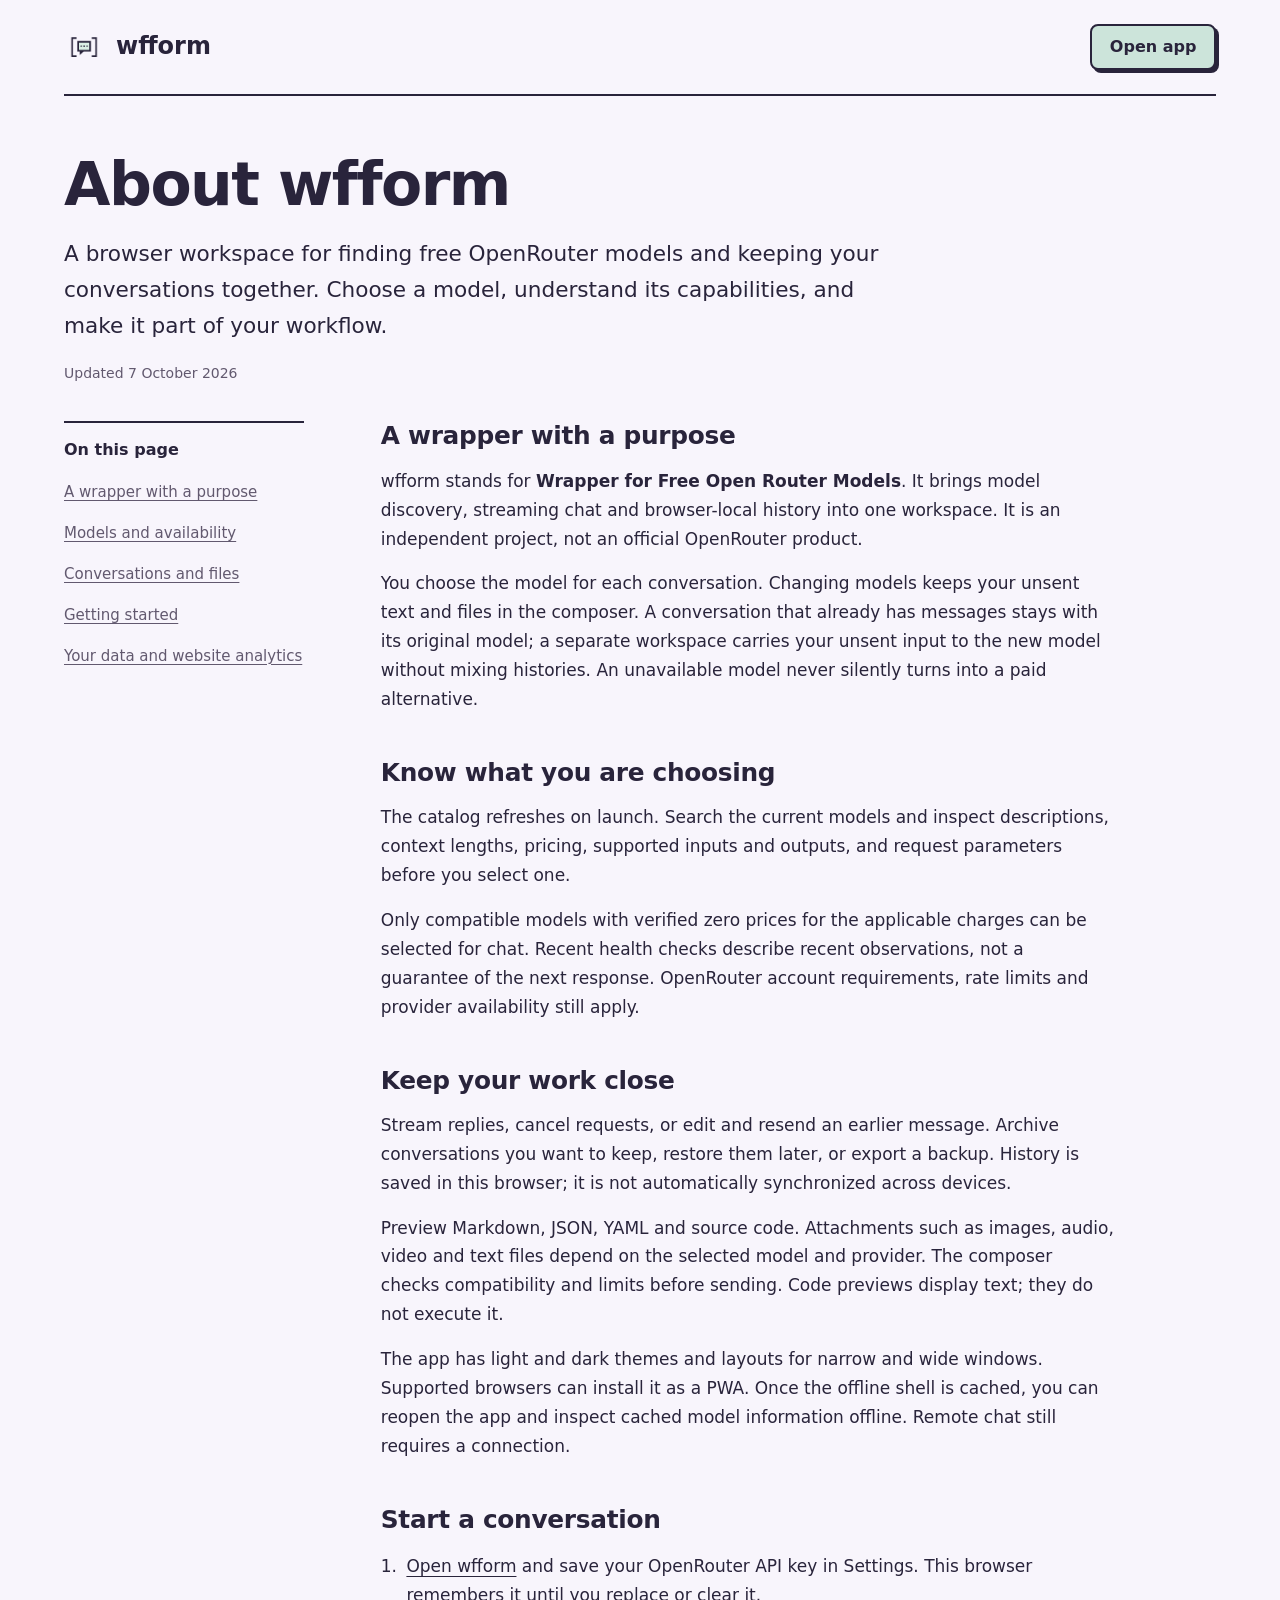
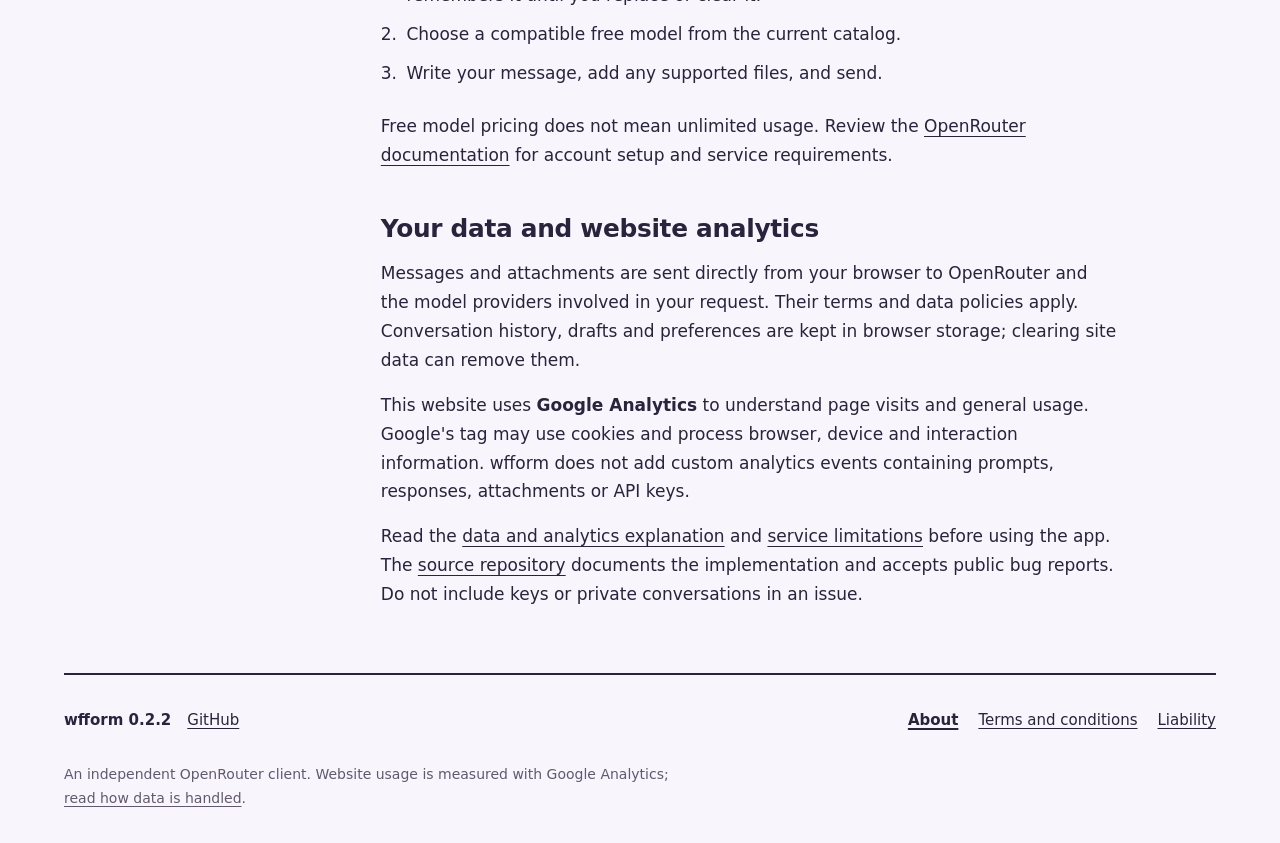
==== web/about.html @ 76db9864 "fix(pwa): restore Android keyboard layout in 0.2.2 Refs:   - docs/reports/mobile-keyboard-verificati" ====
<!DOCTYPE html>
<html lang="en">
<head>
<!-- Google tag (gtag.js) -->
<script async src="https://www.googletagmanager.com/gtag/js?id=G-P3K2ZN7YTL"></script>
<script>
  window.dataLayer = window.dataLayer || [];
  function gtag(){dataLayer.push(arguments);}
  gtag('js', new Date());

  gtag('config', 'G-P3K2ZN7YTL');
</script>
  <meta charset="UTF-8">
  <meta name="viewport" content="width=device-width, initial-scale=1">
  <title>About wfform — Free OpenRouter AI Chat and Model Discovery</title>
  <meta name="description" content="Learn how wfform discovers free OpenRouter models, saves local chat history, handles supported attachments, and works as an installable browser app.">
  <meta name="robots" content="index, follow, max-image-preview:large">
  <link rel="canonical" href="https://wfform.com/about.html">
  <meta property="og:type" content="website">
  <meta property="og:site_name" content="wfform">
  <meta property="og:title" content="About wfform — Free OpenRouter AI Chat and Model Discovery">
  <meta property="og:description" content="Learn how wfform discovers free OpenRouter models, saves local chat history, handles supported attachments, and works as an installable browser app.">
  <meta property="og:url" content="https://wfform.com/about.html">
  <meta property="og:image" content="https://wfform.com/icons/Icon-512.png">
  <meta property="og:image:alt" content="wfform chat wrapper logo">
  <meta name="twitter:card" content="summary">
  <meta name="twitter:title" content="About wfform — Free OpenRouter AI Chat and Model Discovery">
  <meta name="twitter:description" content="Learn how wfform discovers free OpenRouter models, saves local chat history, handles supported attachments, and works as an installable browser app.">
  <meta name="twitter:image" content="https://wfform.com/icons/Icon-512.png">
  <meta name="twitter:image:alt" content="wfform chat wrapper logo">
  <meta name="theme-color" content="#eee8f5" media="(prefers-color-scheme: light)">
  <meta name="theme-color" content="#242130" media="(prefers-color-scheme: dark)">
  <link rel="icon" type="image/png" href="favicon.png">
  <link rel="stylesheet" href="site.css">
</head>
<body class="information-page">
  <a class="skip-link" href="#content">Skip to content</a>
  <div class="page-shell">
    <header class="site-header">
      <a class="brand" href="./" aria-label="wfform home"><img src="icons/Icon-192.png" width="40" height="40" alt=""><span>wfform</span></a>
      <a class="open-app" href="./">Open app</a>
    </header>
    <main id="content">
      <div class="page-heading">
        <h1>About wfform</h1>
        <p class="lead">A browser workspace for finding free OpenRouter models and keeping your conversations together. Choose a model, understand its capabilities, and make it part of your workflow.</p>
        <p class="updated">Updated <time datetime="2026-10-07">7 October 2026</time></p>
      </div>
      <div class="reading-layout">
        <nav class="contents" aria-label="On this page">
          <h2>On this page</h2>
          <ul>
          <li><a href="#workspace">A wrapper with a purpose</a></li>
          <li><a href="#models">Models and availability</a></li>
          <li><a href="#conversations">Conversations and files</a></li>
          <li><a href="#start">Getting started</a></li>
          <li><a href="#data">Your data and website analytics</a></li>
          </ul>
        </nav>
        <article class="prose" aria-label="About wfform">
        <section id="workspace">
          <h2>A wrapper with a purpose</h2>
          <p>wfform stands for <strong>Wrapper for Free Open Router Models</strong>. It brings model discovery, streaming chat and browser-local history into one workspace. It is an independent project, not an official OpenRouter product.</p>
          <p>You choose the model for each conversation. Changing models keeps your unsent text and files in the composer. A conversation that already has messages stays with its original model; a separate workspace carries your unsent input to the new model without mixing histories. An unavailable model never silently turns into a paid alternative.</p>
        </section>
        <section id="models">
          <h2>Know what you are choosing</h2>
          <p>The catalog refreshes on launch. Search the current models and inspect descriptions, context lengths, pricing, supported inputs and outputs, and request parameters before you select one.</p>
          <p>Only compatible models with verified zero prices for the applicable charges can be selected for chat. Recent health checks describe recent observations, not a guarantee of the next response. OpenRouter account requirements, rate limits and provider availability still apply.</p>
        </section>
        <section id="conversations">
          <h2>Keep your work close</h2>
          <p>Stream replies, cancel requests, or edit and resend an earlier message. Archive conversations you want to keep, restore them later, or export a backup. History is saved in this browser; it is not automatically synchronized across devices.</p>
          <p>Preview Markdown, JSON, YAML and source code. Attachments such as images, audio, video and text files depend on the selected model and provider. The composer checks compatibility and limits before sending. Code previews display text; they do not execute it.</p>
          <p>The app has light and dark themes and layouts for narrow and wide windows. Supported browsers can install it as a PWA. Once the offline shell is cached, you can reopen the app and inspect cached model information offline. Remote chat still requires a connection.</p>
        </section>
        <section id="start">
          <h2>Start a conversation</h2>
          <ol>
            <li><a href="./">Open wfform</a> and save your OpenRouter API key in Settings. This browser remembers it until you replace or clear it.</li>
            <li>Choose a compatible free model from the current catalog.</li>
            <li>Write your message, add any supported files, and send.</li>
          </ol>
          <p>Free model pricing does not mean unlimited usage. Review the <a href="https://openrouter.ai/docs/quickstart">OpenRouter documentation</a> for account setup and service requirements.</p>
        </section>
        <section id="data">
          <h2>Your data and website analytics</h2>
          <p>Messages and attachments are sent directly from your browser to OpenRouter and the model providers involved in your request. Their terms and data policies apply. Conversation history, drafts and preferences are kept in browser storage; clearing site data can remove them.</p>
          <p>This website uses <strong>Google Analytics</strong> to understand page visits and general usage. Google's tag may use cookies and process browser, device and interaction information. wfform does not add custom analytics events containing prompts, responses, attachments or API keys.</p>
          <p>Read the <a href="terms.html#data">data and analytics explanation</a> and <a href="liability.html">service limitations</a> before using the app. The <a href="https://github.com/consciontologic/wfform">source repository</a> documents the implementation and accepts public bug reports. Do not include keys or private conversations in an issue.</p>
        </section>
        </article>
      </div>
    </main>
    <footer class="site-footer">
      <div class="footer-row">
        <div class="footer-origin">
          <p class="footer-version">wfform <span>0.2.2</span></p>
          <a class="source-link" href="https://github.com/consciontologic/wfform">GitHub</a>
        </div>
        <nav class="footer-nav" aria-label="Information pages">
          <a href="about.html" aria-current="page">About</a>
          <a href="terms.html">Terms and conditions</a>
          <a href="liability.html">Liability</a>
        </nav>
      </div>
      <p class="footer-note">An independent OpenRouter client. Website usage is measured with Google Analytics; <a href="terms.html#data">read how data is handled</a>.</p>
    </footer>
  </div>
</body>
</html>
---- web/site.css ----
@font-face{font-family:Roboto;src:url('assets/assets/fonts/Roboto-Regular.ttf') format('truetype');font-weight:400;font-display:swap}
@font-face{font-family:Roboto;src:url('assets/assets/fonts/Roboto-Bold.ttf') format('truetype');font-weight:700;font-display:swap}
:root{color-scheme:light dark;--paper:#f8f5fc;--ink:#29243b;--muted:#62596f;--panel:#eee8f5;--mint:#cce4da;--accent:#67428f;--line:#80718e;--selection:#cfbee9;font-family:Roboto,system-ui,sans-serif;font-size:100%;line-height:1.7;scrollbar-color:var(--line) var(--paper)}
*{box-sizing:border-box}
body{margin:0;background:var(--paper);color:var(--ink)}
::selection{background:var(--selection);color:var(--ink)}
a{color:inherit;text-decoration-thickness:1px;text-underline-offset:.22em}
a:hover{text-decoration-thickness:2px}
a:focus-visible{outline:3px solid var(--accent);outline-offset:5px;border-radius:3px}
.page-shell{width:calc(100% - 3rem);max-width:72rem;margin-inline:auto}
.site-header{display:flex;flex-wrap:wrap;justify-content:space-between;align-items:center;gap:1rem;padding-block:1.5rem;border-bottom:2px solid var(--ink)}
.brand{display:inline-flex;align-items:center;gap:.75rem;font-size:1.5rem;font-weight:700;text-decoration:none;line-height:1.2}
.brand img{width:2.5rem;height:2.5rem}
.open-app{display:inline-flex;align-items:center;justify-content:center;min-height:2.75rem;padding:.45rem 1.1rem;border:2px solid var(--ink);border-radius:.5rem;background:var(--mint);color:#29243b;box-shadow:3px 3px 0 var(--ink);font-weight:700;text-decoration:none}
.open-app:hover{background:var(--panel);color:var(--ink)}
.skip-link{position:absolute;left:1rem;top:-10rem;padding:.5rem 1rem;background:var(--ink);color:var(--paper);z-index:10}
.skip-link:focus{top:1rem}
.page-heading{padding-block:3.5rem 2.25rem;max-width:55rem}
.page-heading h1{margin:0 0 1.25rem;font-size:clamp(2.3rem,5.5vw,3.75rem);font-weight:700;line-height:1.08;letter-spacing:-.025em;text-wrap:balance;overflow-wrap:anywhere}
.page-heading .lead{font-size:clamp(1.125rem,2.5vw,1.35rem);line-height:1.65;max-width:62ch;margin:0}
.updated{margin:1.15rem 0 0;font-size:.875rem;color:var(--muted);font-variant-numeric:tabular-nums}
.reading-layout{display:grid;grid-template-columns:minmax(10rem,15rem) minmax(0,1fr);gap:clamp(2rem,6vw,5rem);padding-bottom:3rem;align-items:start}
.contents{position:sticky;top:2rem;border-top:2px solid var(--ink);padding-top:1rem}
.contents h2{font-size:1rem;margin:0 0 .75rem;line-height:1.4}
.contents ul{list-style:none;padding:0;margin:0;display:grid;gap:.25rem}
.contents a{display:block;padding:.45rem 0;font-size:.9375rem;color:var(--muted);line-height:1.5}
.contents a:hover{color:var(--ink)}
.prose{min-width:0;max-width:68ch;font-size:1.0625rem;overflow-wrap:anywhere}
.prose section{scroll-margin-top:2rem}
.prose h2{font-size:1.55rem;line-height:1.25;margin:2.75rem 0 .9rem;letter-spacing:-.012em}
.prose section:first-child h2{margin-top:0}
.prose p{margin:0 0 1rem}
.prose ul,.prose ol{padding-left:1.35rem;margin:1rem 0 1.5rem}
.prose li{padding-left:.25rem;margin-block:.65rem}
.site-footer{border-top:2px solid var(--ink);padding-block:1.5rem 2rem;font-size:.9375rem}
.footer-row{display:flex;align-items:center;justify-content:space-between;flex-wrap:wrap;gap:1.25rem 2rem}
.footer-origin{display:flex;align-items:center;flex-wrap:wrap;gap:.25rem 1rem}
.footer-version{margin:0;font-weight:700;white-space:nowrap}
.footer-nav{display:flex;flex-wrap:wrap;gap:.35rem 1.25rem}
.footer-nav a{padding-block:.5rem}
.footer-nav [aria-current=page]{font-weight:700;text-decoration-thickness:2px}
.source-link{display:inline-flex;align-items:center;min-height:2.75rem;padding-block:.5rem}
.footer-note{color:var(--muted);font-size:.875rem;margin:1.25rem 0 0;max-width:70ch}
@media(max-width:48rem){.page-shell{width:auto;margin-inline:1.25rem}.page-heading{padding-block:2.5rem 1.75rem}.reading-layout{display:block}.contents{position:static;margin-bottom:2rem;padding-top:.75rem}.contents ul{display:flex;flex-wrap:wrap;gap:.25rem 1.25rem}.contents a{padding-block:.5rem}.prose{max-width:100%}.footer-row{align-items:flex-start}.site-header{padding-block:1.15rem}}
@media(prefers-color-scheme:dark){:root{--paper:#191722;--ink:#f4edff;--muted:#c6b9d6;--panel:#302a3e;--mint:#b8d8ca;--accent:#d1b2fa;--line:#88779a;--selection:#58416f}.open-app{border-color:#a092b2;box-shadow:3px 3px 0 #51455f}}
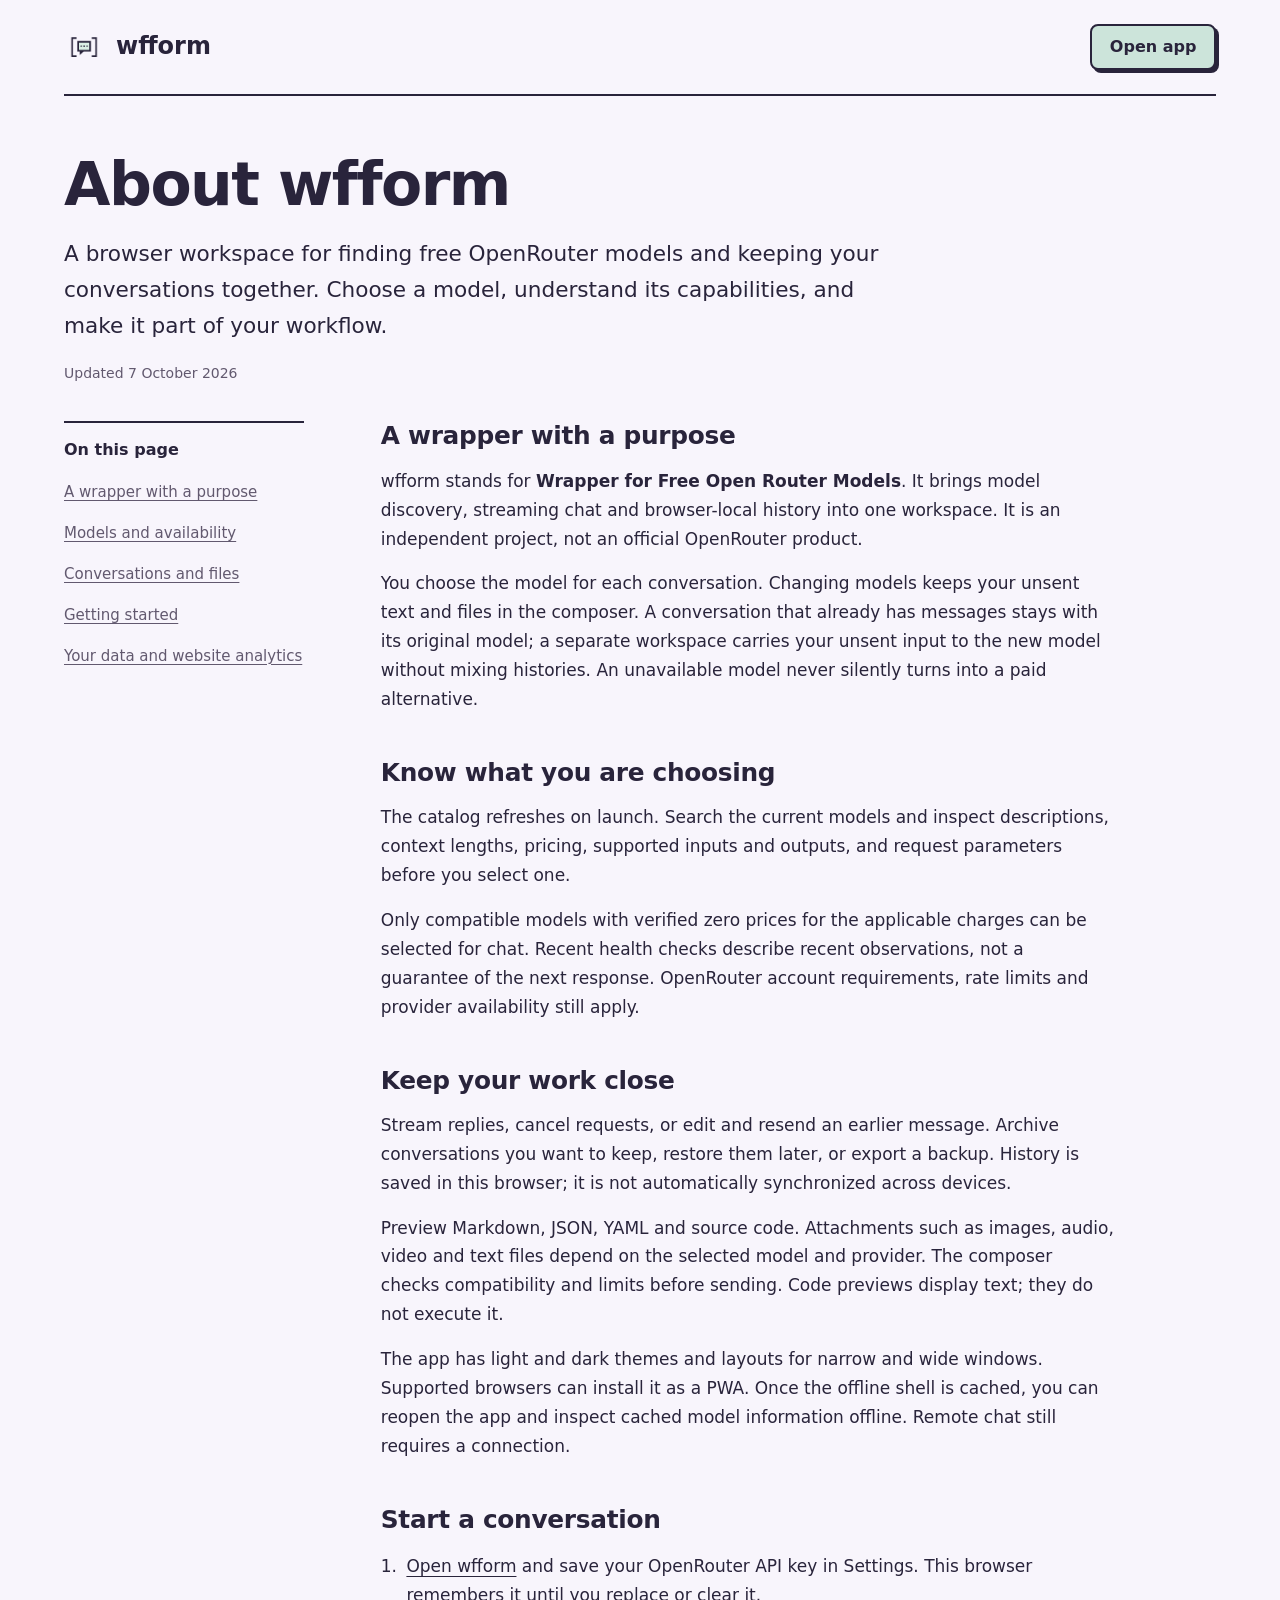
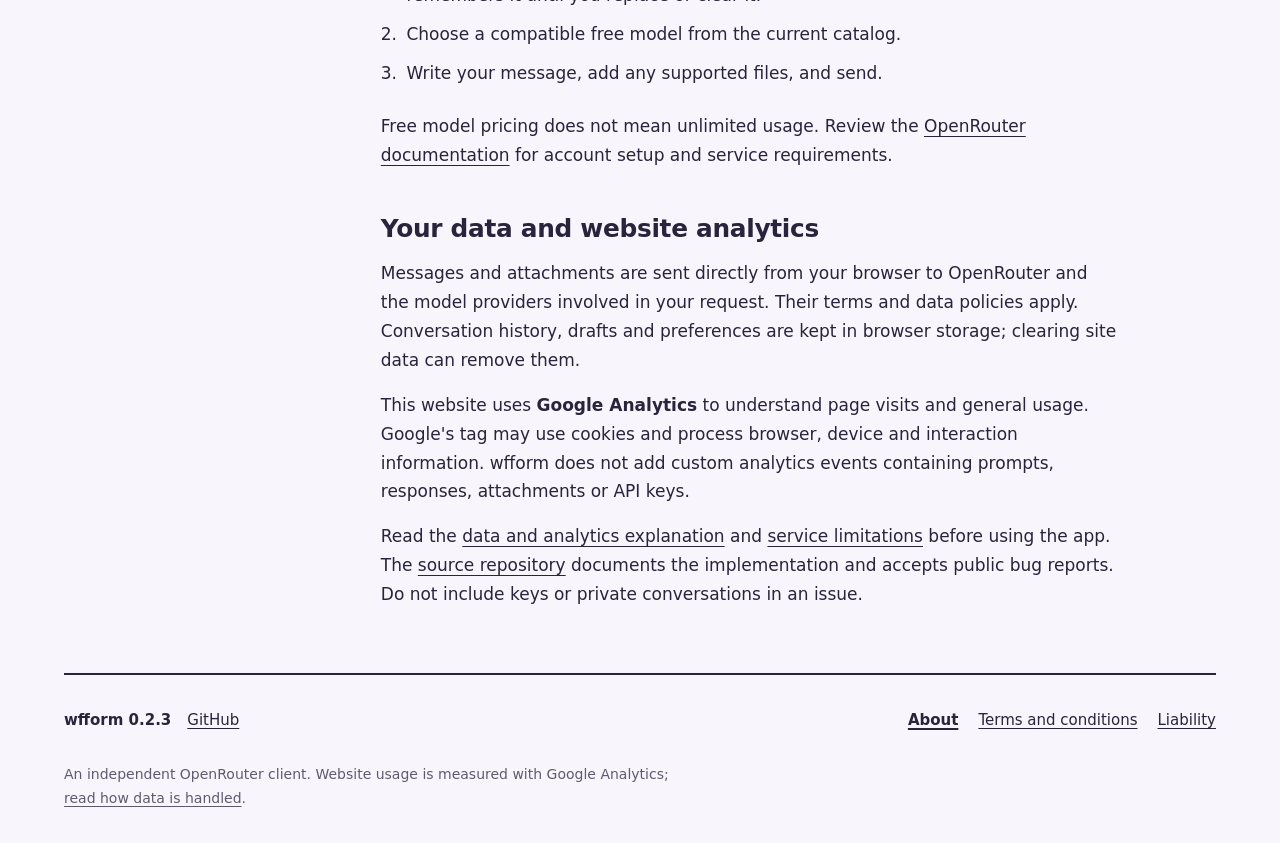
==== commit ae55eed1: "feat(ui): streamline small screens and add draft deletion in 0.2.3 Refs:   - docs/reports/compact-co" ====
--- a/web/about.html
+++ b/web/about.html
@@ -95,7 +95,7 @@
     <footer class="site-footer">
       <div class="footer-row">
         <div class="footer-origin">
-          <p class="footer-version">wfform <span>0.2.2</span></p>
+          <p class="footer-version">wfform <span>0.2.3</span></p>
           <a class="source-link" href="https://github.com/consciontologic/wfform">GitHub</a>
         </div>
         <nav class="footer-nav" aria-label="Information pages">
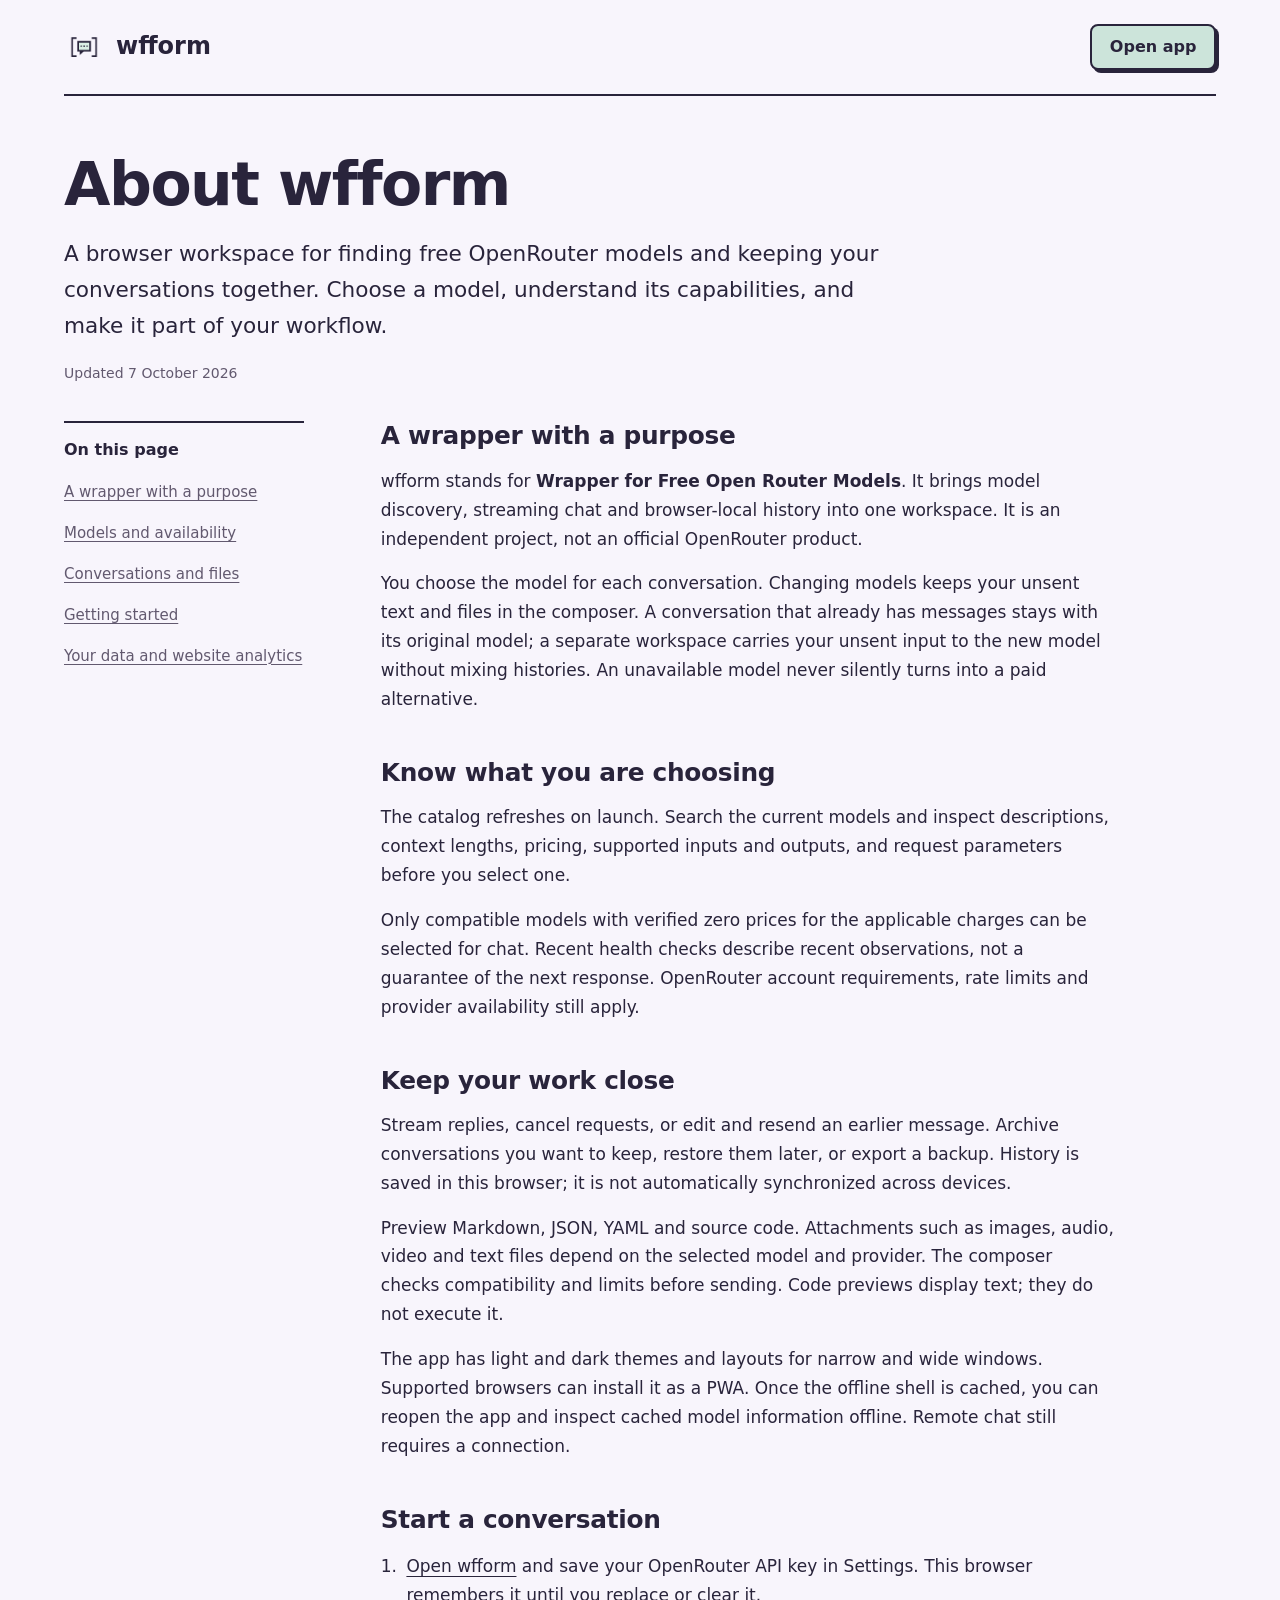
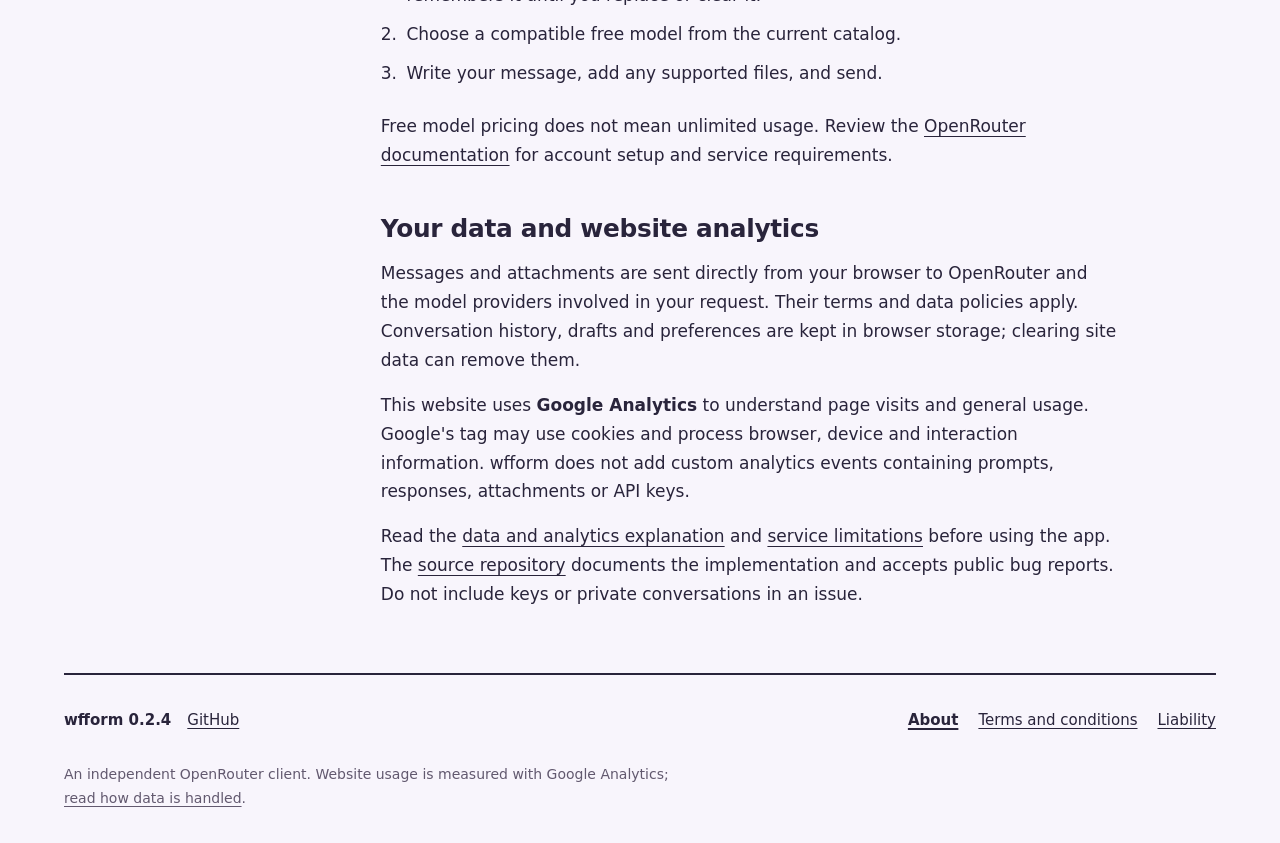
==== commit a152a3f5: "fix(ui): label Models and compact drawer navigation in 0.2.4 Refs:   - docs/reports/compact-navigati" ====
--- a/web/about.html
+++ b/web/about.html
@@ -95,7 +95,7 @@
     <footer class="site-footer">
       <div class="footer-row">
         <div class="footer-origin">
-          <p class="footer-version">wfform <span>0.2.3</span></p>
+          <p class="footer-version">wfform <span>0.2.4</span></p>
           <a class="source-link" href="https://github.com/consciontologic/wfform">GitHub</a>
         </div>
         <nav class="footer-nav" aria-label="Information pages">
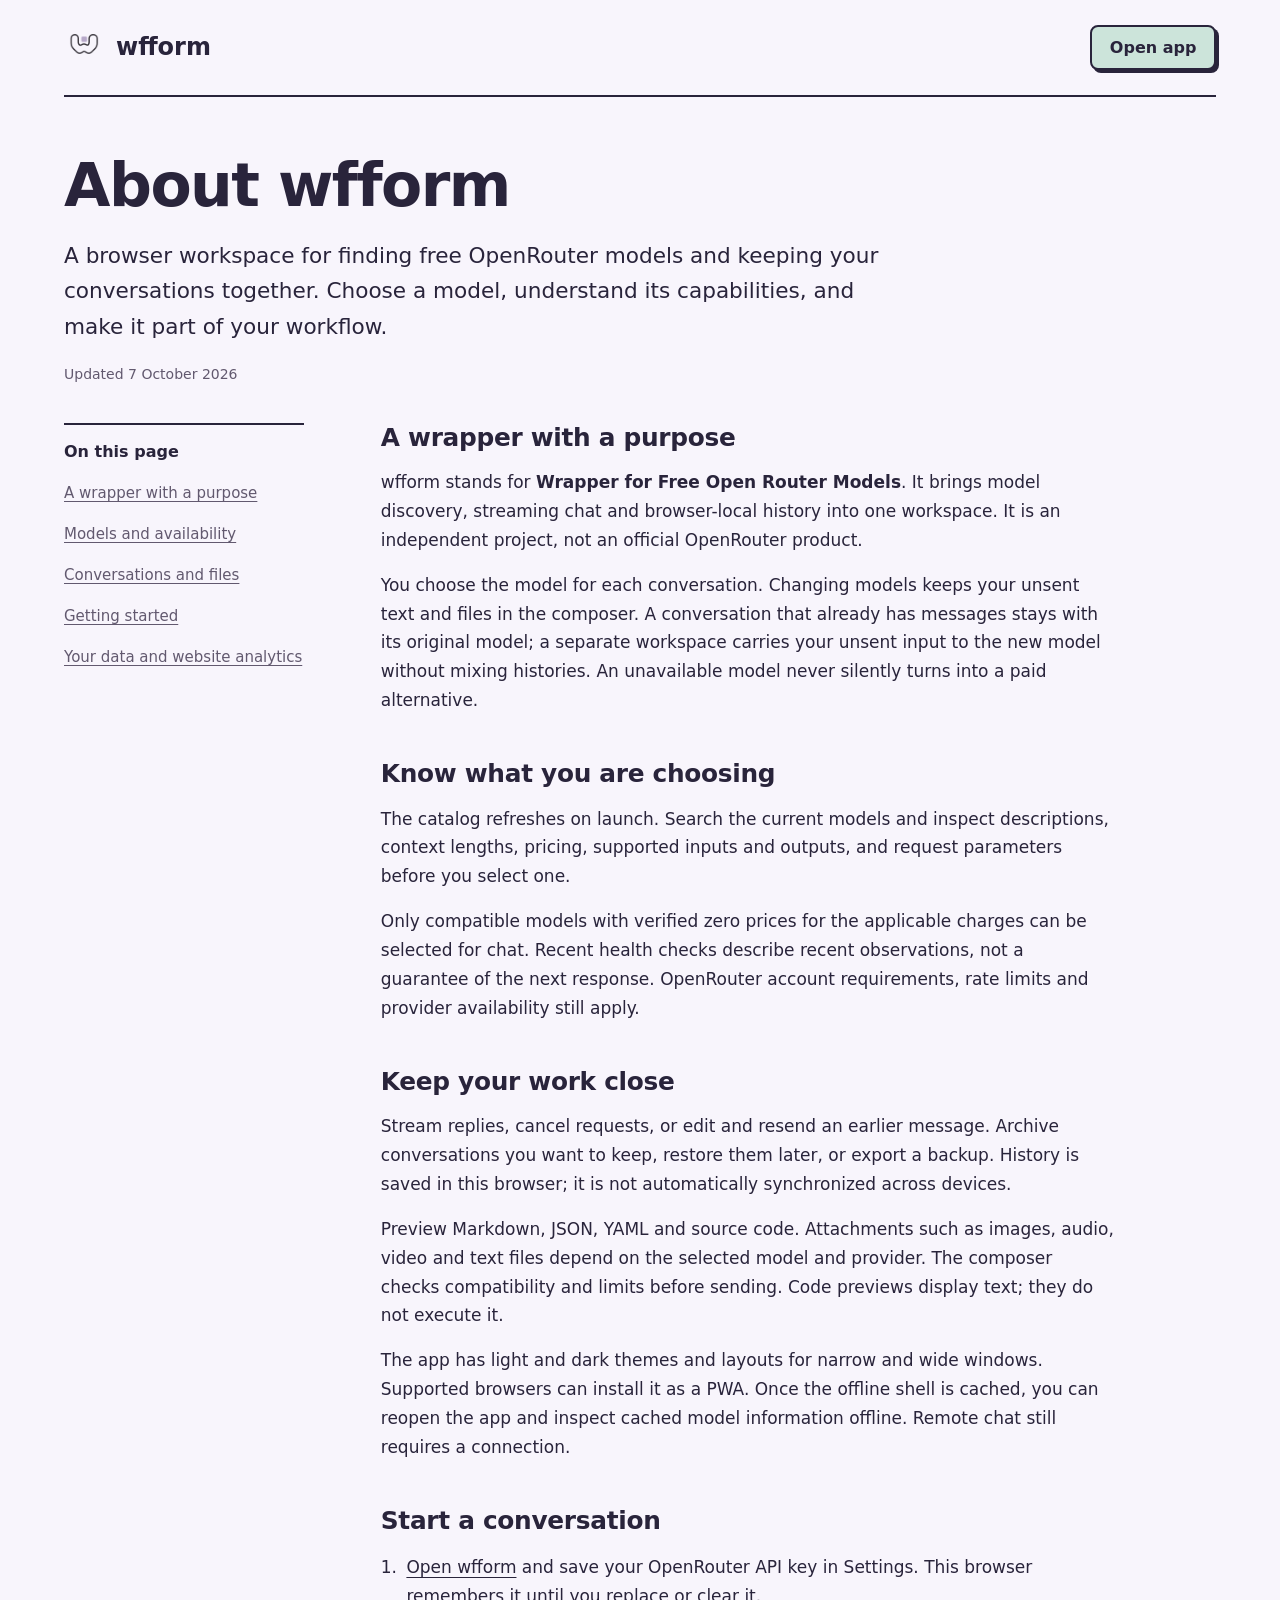
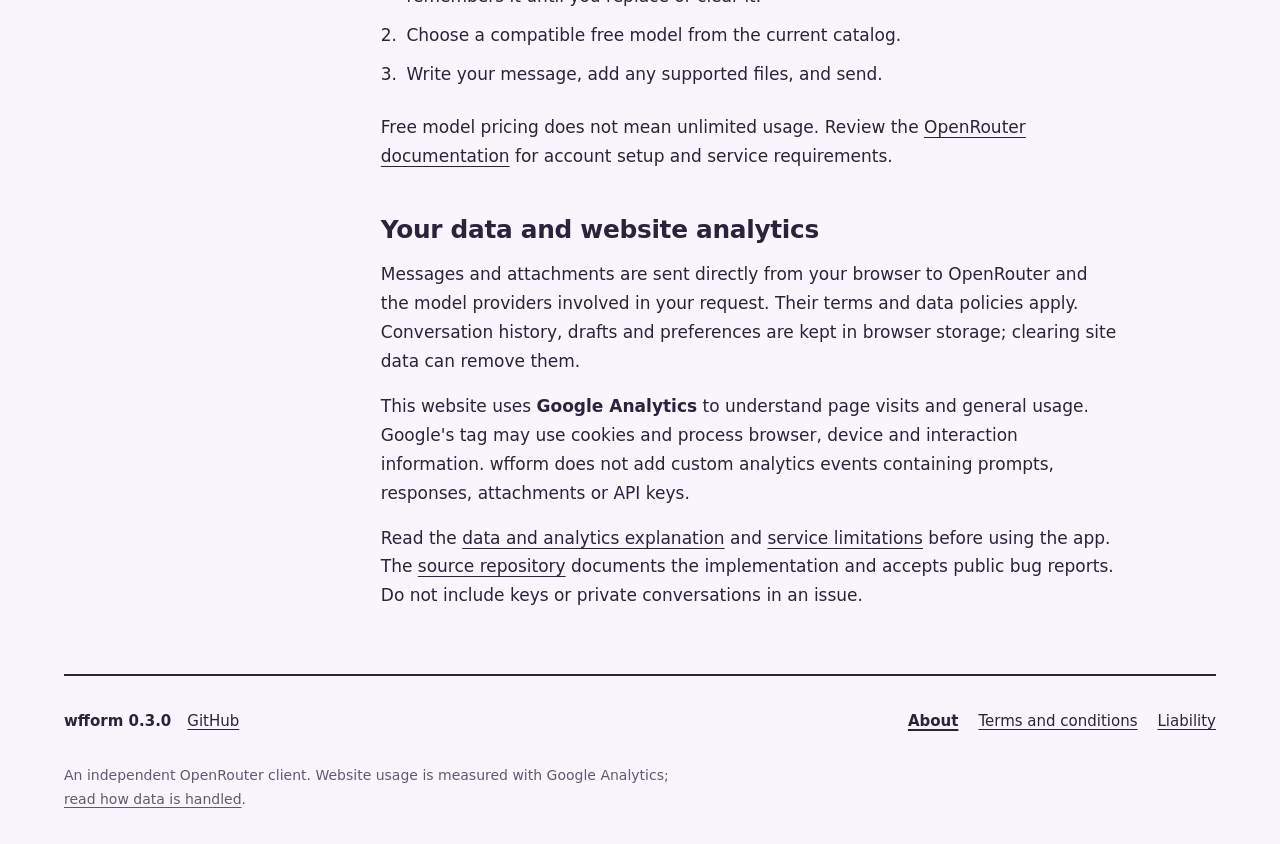
==== commit c5028a59: "feat(branding): apply soft wrapper logo and icon family Also includes:   - chore(design): record exi" ====
--- a/web/about.html
+++ b/web/about.html
@@ -22,22 +22,27 @@
   <meta property="og:description" content="Learn how wfform discovers free OpenRouter models, saves local chat history, handles supported attachments, and works as an installable browser app.">
   <meta property="og:url" content="https://wfform.com/about.html">
   <meta property="og:image" content="https://wfform.com/icons/Icon-512.png">
-  <meta property="og:image:alt" content="wfform chat wrapper logo">
+  <meta property="og:image:alt" content="wfform soft W wrapper logo">
   <meta name="twitter:card" content="summary">
   <meta name="twitter:title" content="About wfform — Free OpenRouter AI Chat and Model Discovery">
   <meta name="twitter:description" content="Learn how wfform discovers free OpenRouter models, saves local chat history, handles supported attachments, and works as an installable browser app.">
   <meta name="twitter:image" content="https://wfform.com/icons/Icon-512.png">
-  <meta name="twitter:image:alt" content="wfform chat wrapper logo">
+  <meta name="twitter:image:alt" content="wfform soft W wrapper logo">
   <meta name="theme-color" content="#eee8f5" media="(prefers-color-scheme: light)">
   <meta name="theme-color" content="#242130" media="(prefers-color-scheme: dark)">
-  <link rel="icon" type="image/png" href="favicon.png">
+  <link rel="icon" type="image/png" sizes="16x16" href="favicon-16.png">
+  <link rel="icon" type="image/png" sizes="32x32" href="favicon-32.png">
+  <link rel="icon" type="image/png" sizes="48x48" href="favicon.png">
+  <link rel="icon" type="image/png" sizes="16x16" href="favicon-dark-16.png" media="(prefers-color-scheme: dark)">
+  <link rel="icon" type="image/png" sizes="32x32" href="favicon-dark-32.png" media="(prefers-color-scheme: dark)">
+  <link rel="icon" type="image/png" sizes="48x48" href="favicon-dark-48.png" media="(prefers-color-scheme: dark)">
   <link rel="stylesheet" href="site.css">
 </head>
 <body class="information-page">
   <a class="skip-link" href="#content">Skip to content</a>
   <div class="page-shell">
     <header class="site-header">
-      <a class="brand" href="./" aria-label="wfform home"><img src="icons/Icon-192.png" width="40" height="40" alt=""><span>wfform</span></a>
+      <a class="brand" href="./" aria-label="wfform home"><picture><source srcset="icons/Icon-dark-192.png" media="(prefers-color-scheme: dark)"><img src="icons/Icon-192.png" width="40" height="40" alt=""></picture><span>wfform</span></a>
       <a class="open-app" href="./">Open app</a>
     </header>
     <main id="content">
@@ -95,7 +100,7 @@
     <footer class="site-footer">
       <div class="footer-row">
         <div class="footer-origin">
-          <p class="footer-version">wfform <span>0.2.4</span></p>
+          <p class="footer-version">wfform <span>0.3.0</span></p>
           <a class="source-link" href="https://github.com/consciontologic/wfform">GitHub</a>
         </div>
         <nav class="footer-nav" aria-label="Information pages">
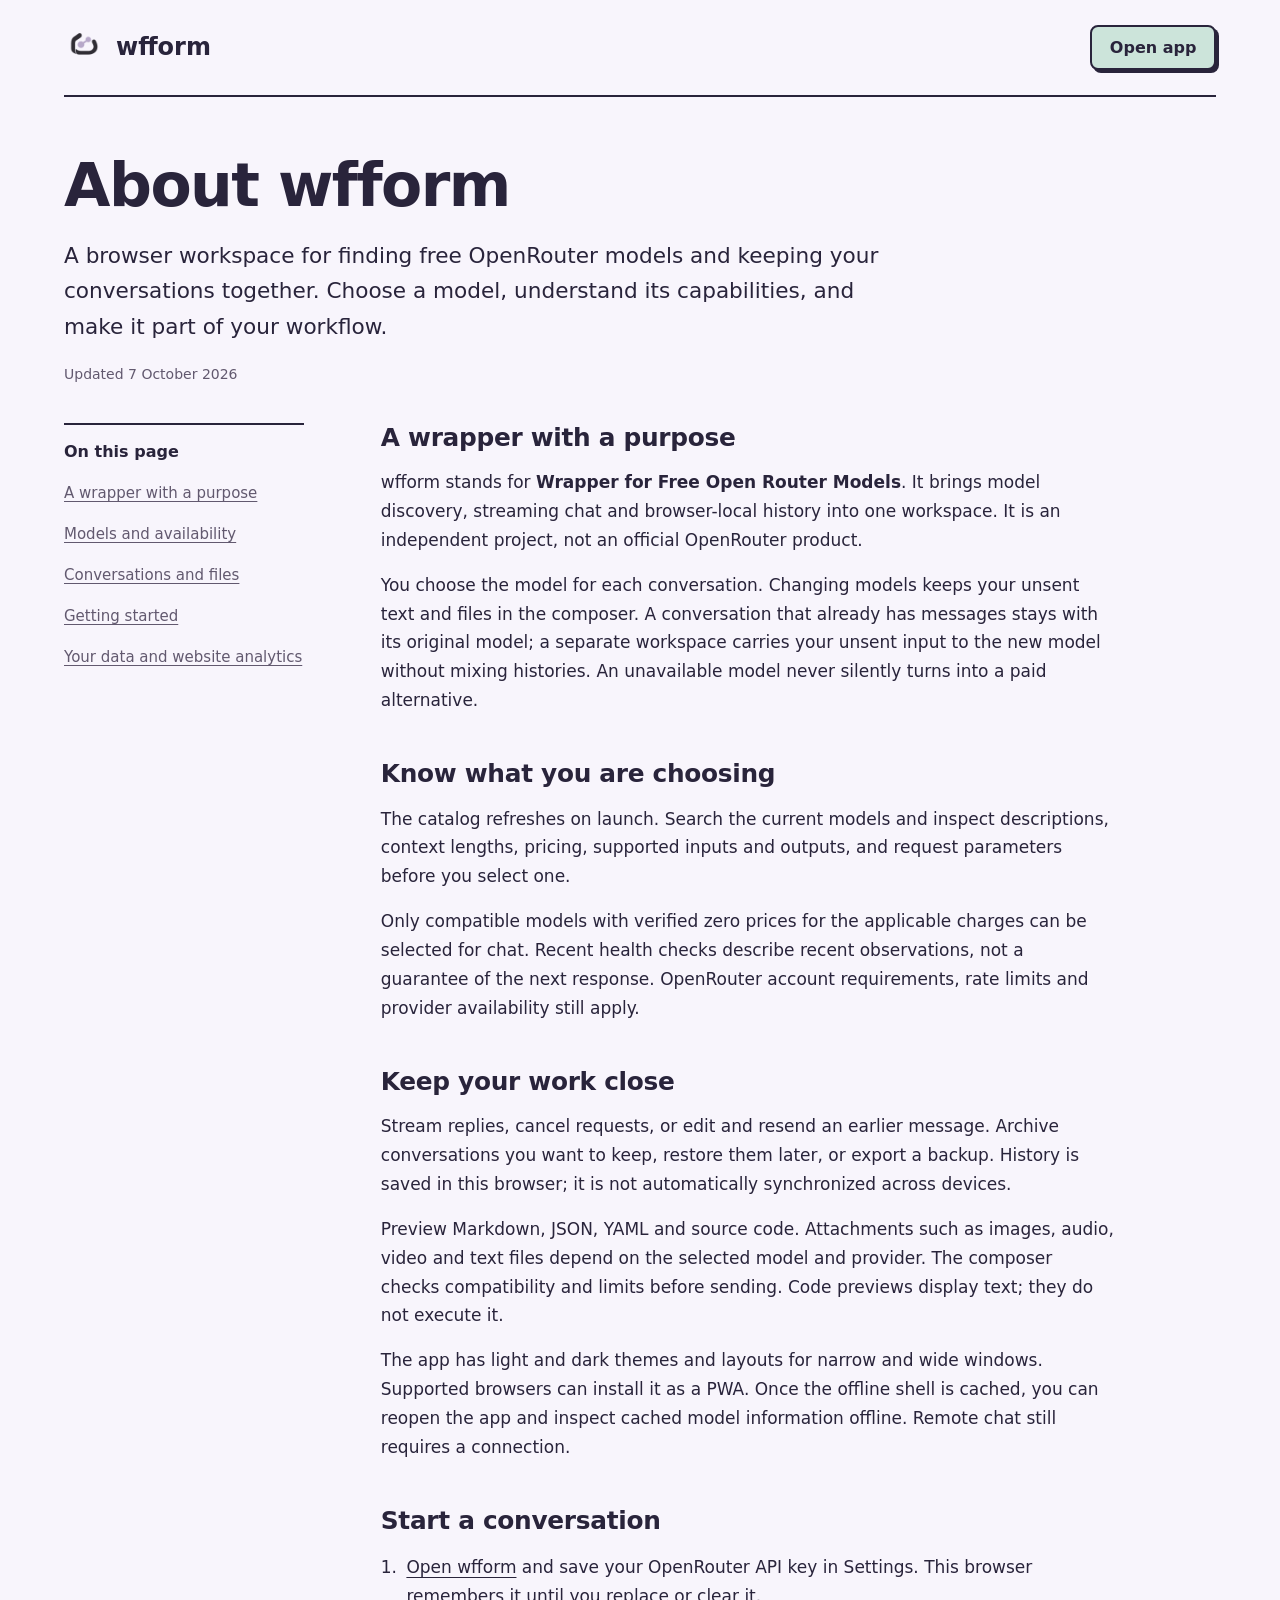
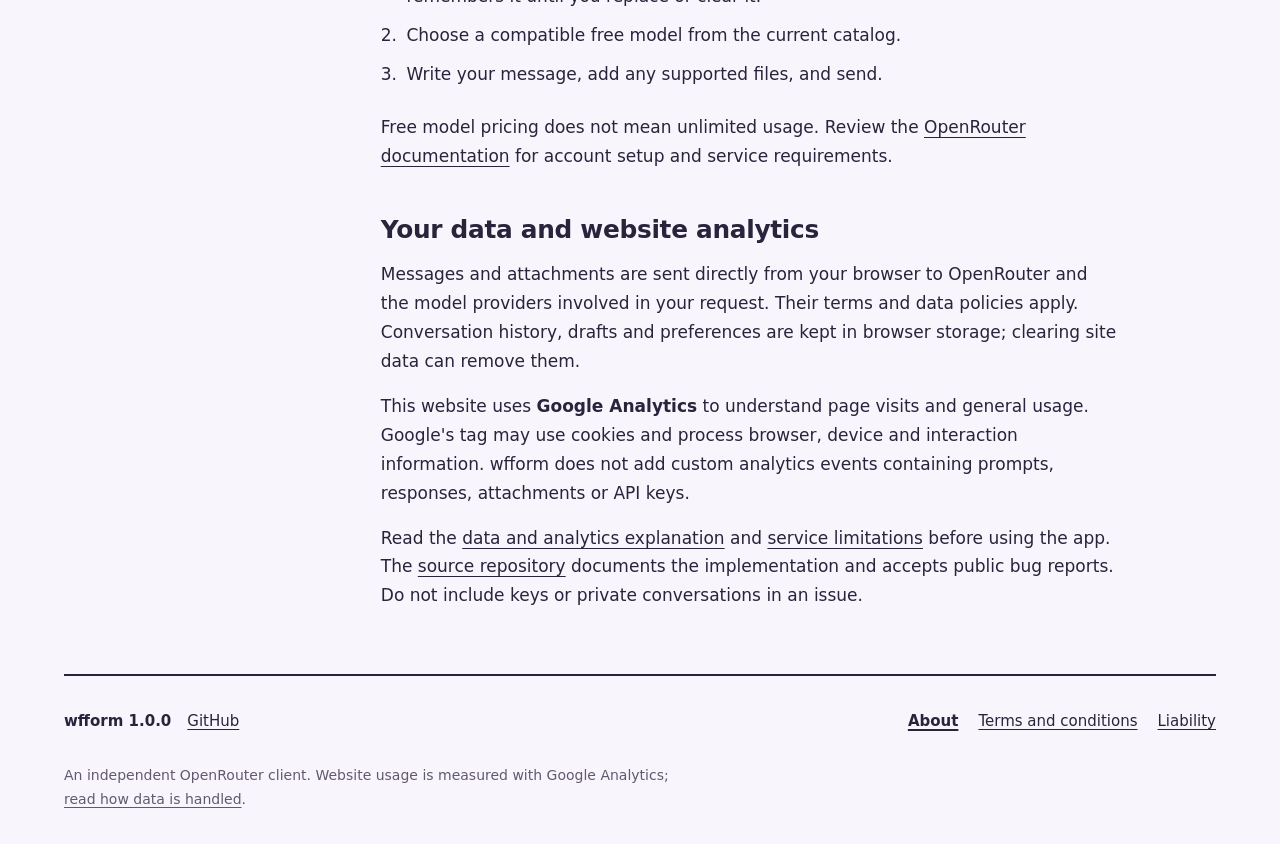
==== commit f7966bc9: "feat(tools): add model parameters and optional MCP companion Also includes:   - docs(companion): pla" ====
--- a/web/about.html
+++ b/web/about.html
@@ -22,12 +22,12 @@
   <meta property="og:description" content="Learn how wfform discovers free OpenRouter models, saves local chat history, handles supported attachments, and works as an installable browser app.">
   <meta property="og:url" content="https://wfform.com/about.html">
   <meta property="og:image" content="https://wfform.com/icons/Icon-512.png">
-  <meta property="og:image:alt" content="wfform soft W wrapper logo">
+  <meta property="og:image:alt" content="wfform Open Cradle logo">
   <meta name="twitter:card" content="summary">
   <meta name="twitter:title" content="About wfform — Free OpenRouter AI Chat and Model Discovery">
   <meta name="twitter:description" content="Learn how wfform discovers free OpenRouter models, saves local chat history, handles supported attachments, and works as an installable browser app.">
   <meta name="twitter:image" content="https://wfform.com/icons/Icon-512.png">
-  <meta name="twitter:image:alt" content="wfform soft W wrapper logo">
+  <meta name="twitter:image:alt" content="wfform Open Cradle logo">
   <meta name="theme-color" content="#eee8f5" media="(prefers-color-scheme: light)">
   <meta name="theme-color" content="#242130" media="(prefers-color-scheme: dark)">
   <link rel="icon" type="image/png" sizes="16x16" href="favicon-16.png">
@@ -100,7 +100,7 @@
     <footer class="site-footer">
       <div class="footer-row">
         <div class="footer-origin">
-          <p class="footer-version">wfform <span>0.3.0</span></p>
+          <p class="footer-version">wfform <span>1.0.0</span></p>
           <a class="source-link" href="https://github.com/consciontologic/wfform">GitHub</a>
         </div>
         <nav class="footer-nav" aria-label="Information pages">
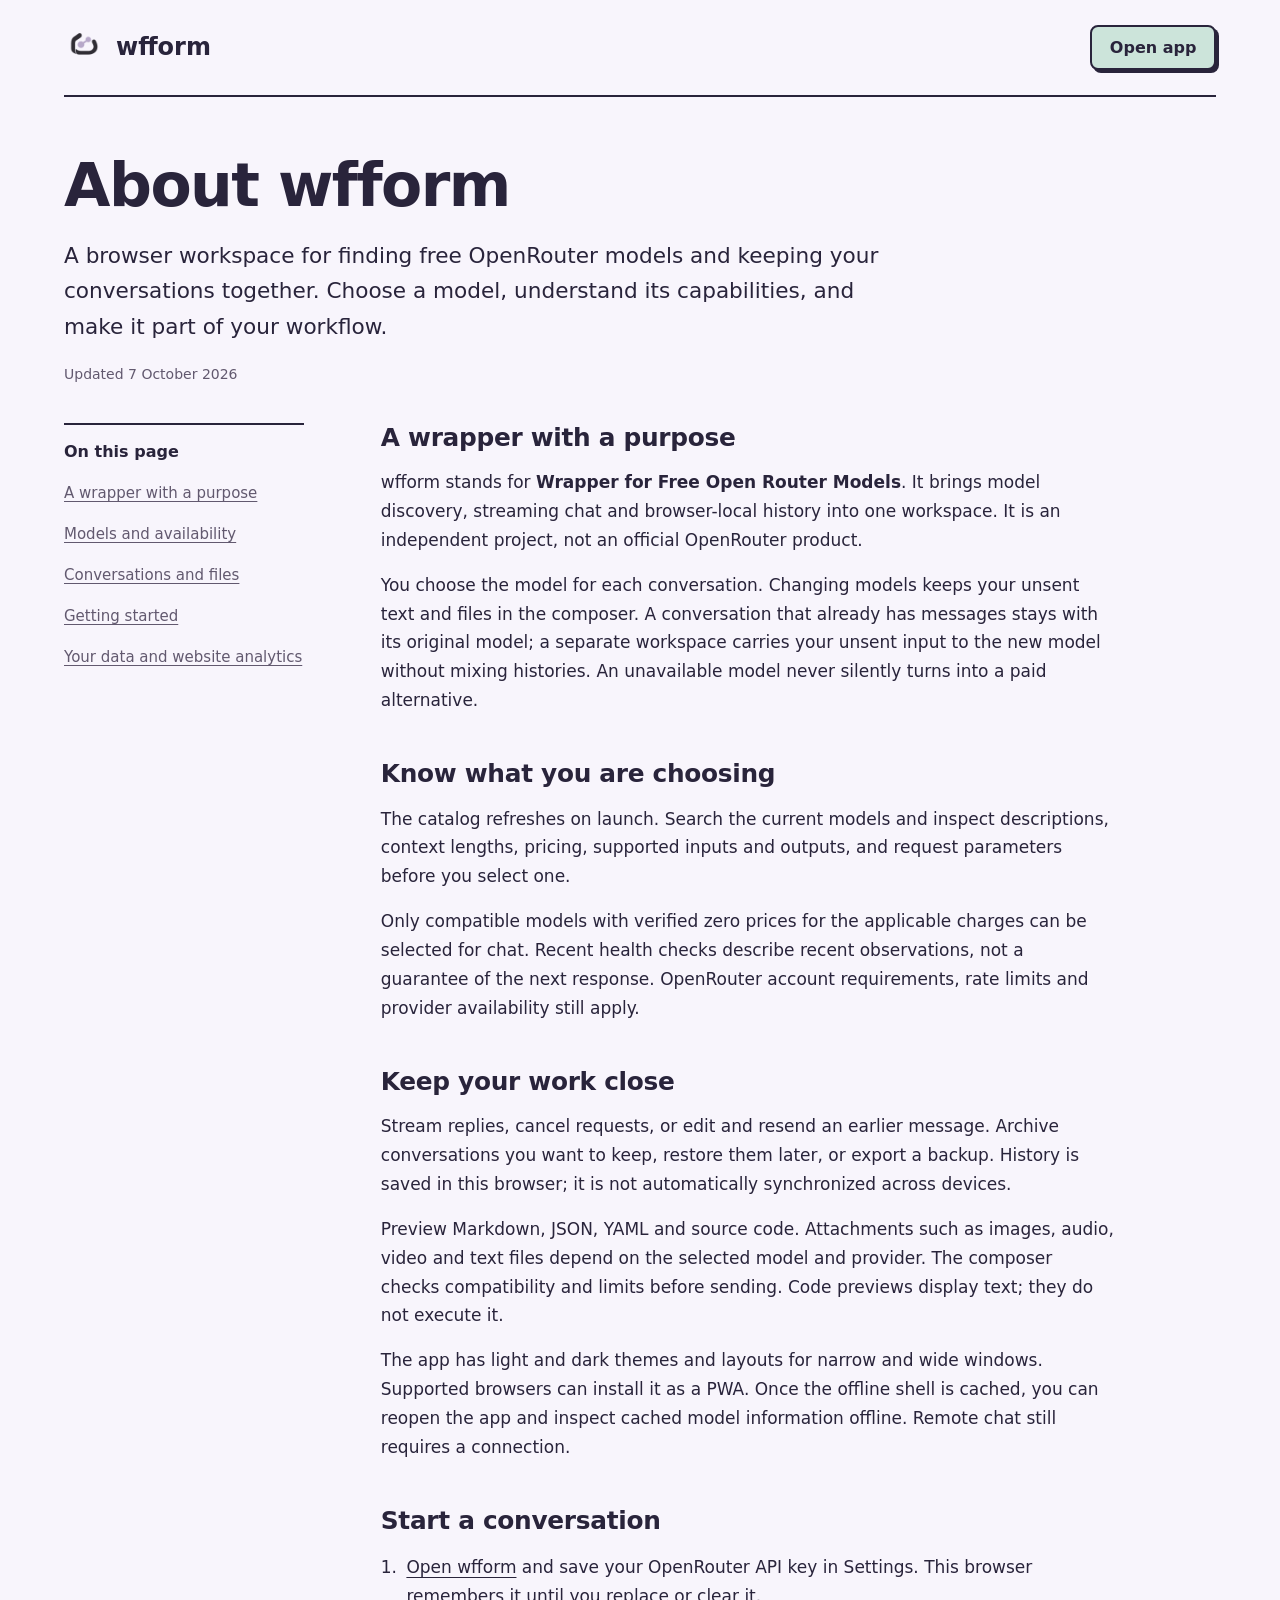
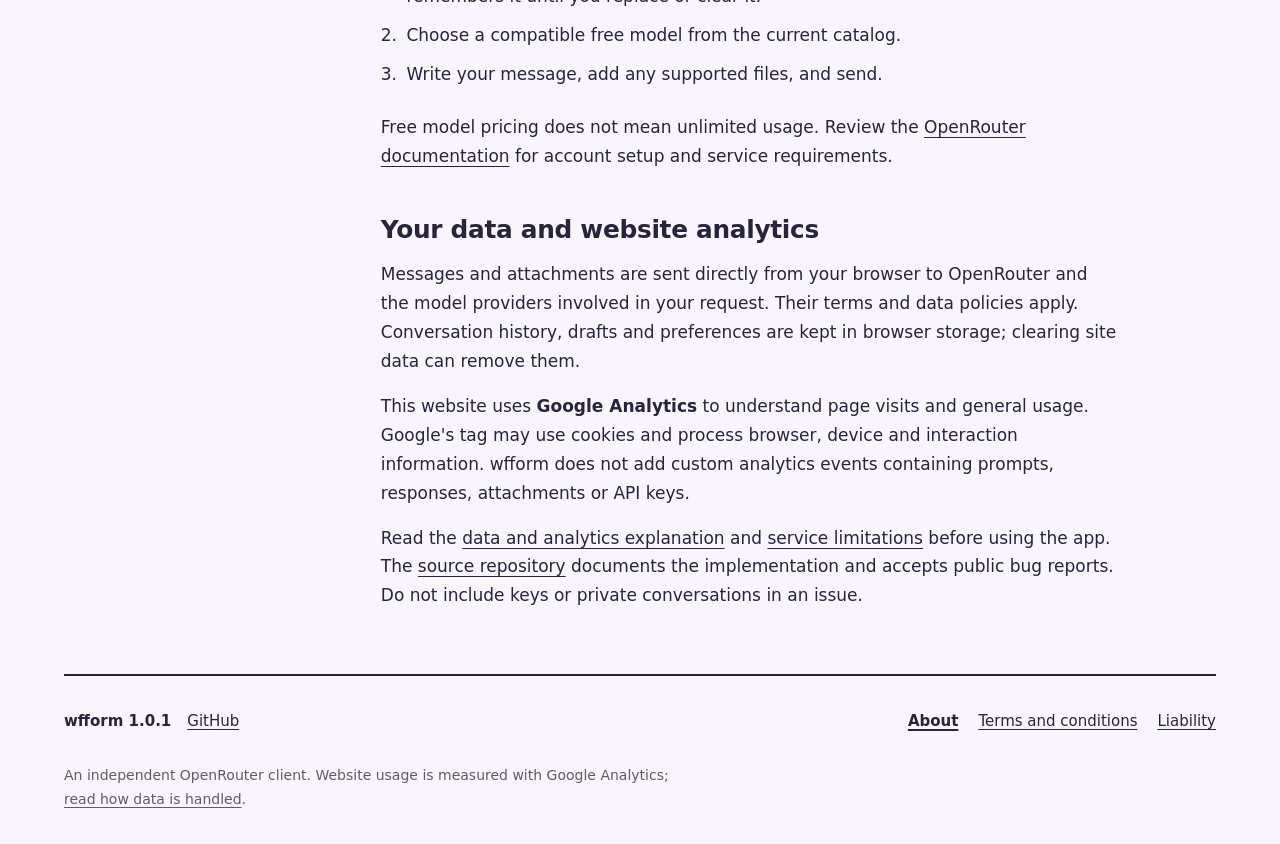
==== commit c7c6965b: "fix(composer): compact action controls for 1.0.1 Refs:   - 658 Flutter tests   - 72 focused UI tests" ====
--- a/web/about.html
+++ b/web/about.html
@@ -100,7 +100,7 @@
     <footer class="site-footer">
       <div class="footer-row">
         <div class="footer-origin">
-          <p class="footer-version">wfform <span>1.0.0</span></p>
+          <p class="footer-version">wfform <span>1.0.1</span></p>
           <a class="source-link" href="https://github.com/consciontologic/wfform">GitHub</a>
         </div>
         <nav class="footer-nav" aria-label="Information pages">
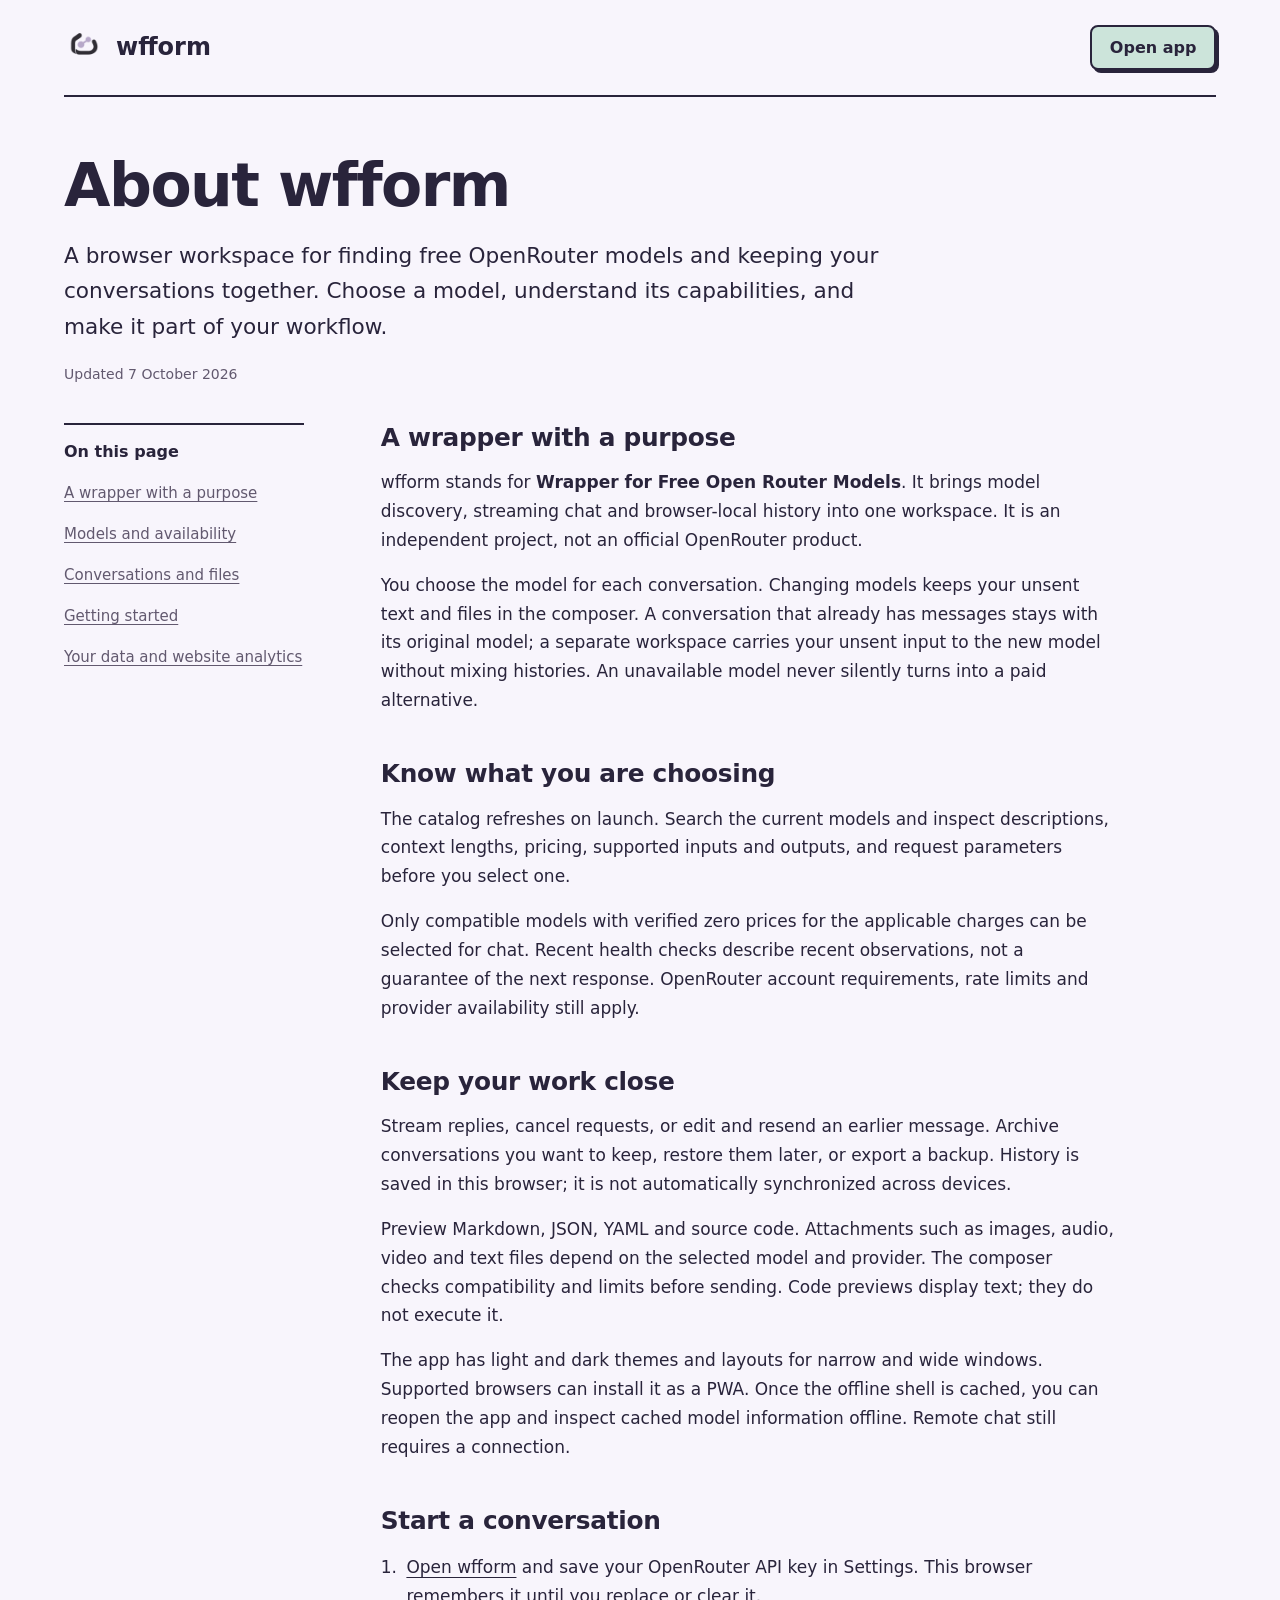
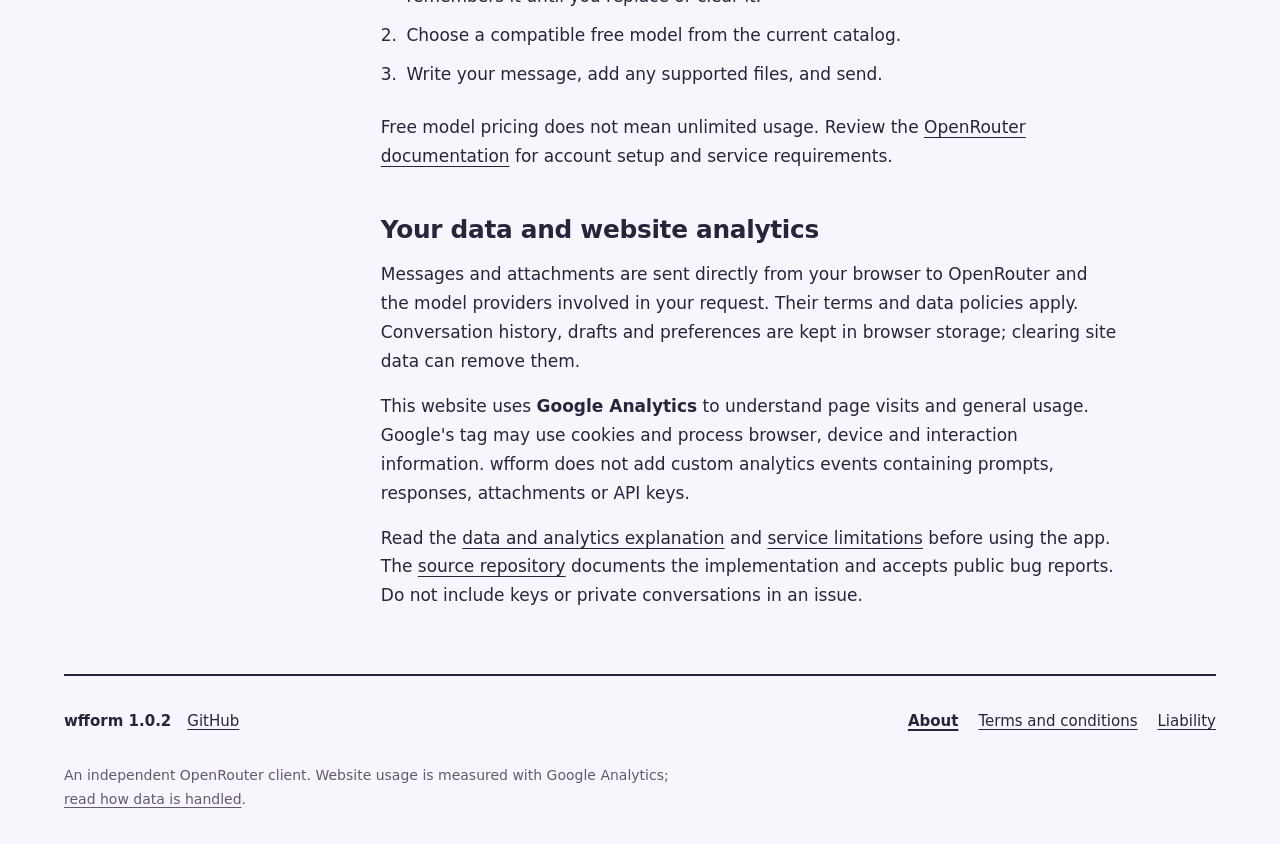
==== commit 45363e00: "chore(release): prepare 1.0.2 Refs:   - make verify   - 659 Flutter tests   - 4 existing opt-in skip" ====
--- a/web/about.html
+++ b/web/about.html
@@ -100,7 +100,7 @@
     <footer class="site-footer">
       <div class="footer-row">
         <div class="footer-origin">
-          <p class="footer-version">wfform <span>1.0.1</span></p>
+          <p class="footer-version">wfform <span>1.0.2</span></p>
           <a class="source-link" href="https://github.com/consciontologic/wfform">GitHub</a>
         </div>
         <nav class="footer-nav" aria-label="Information pages">
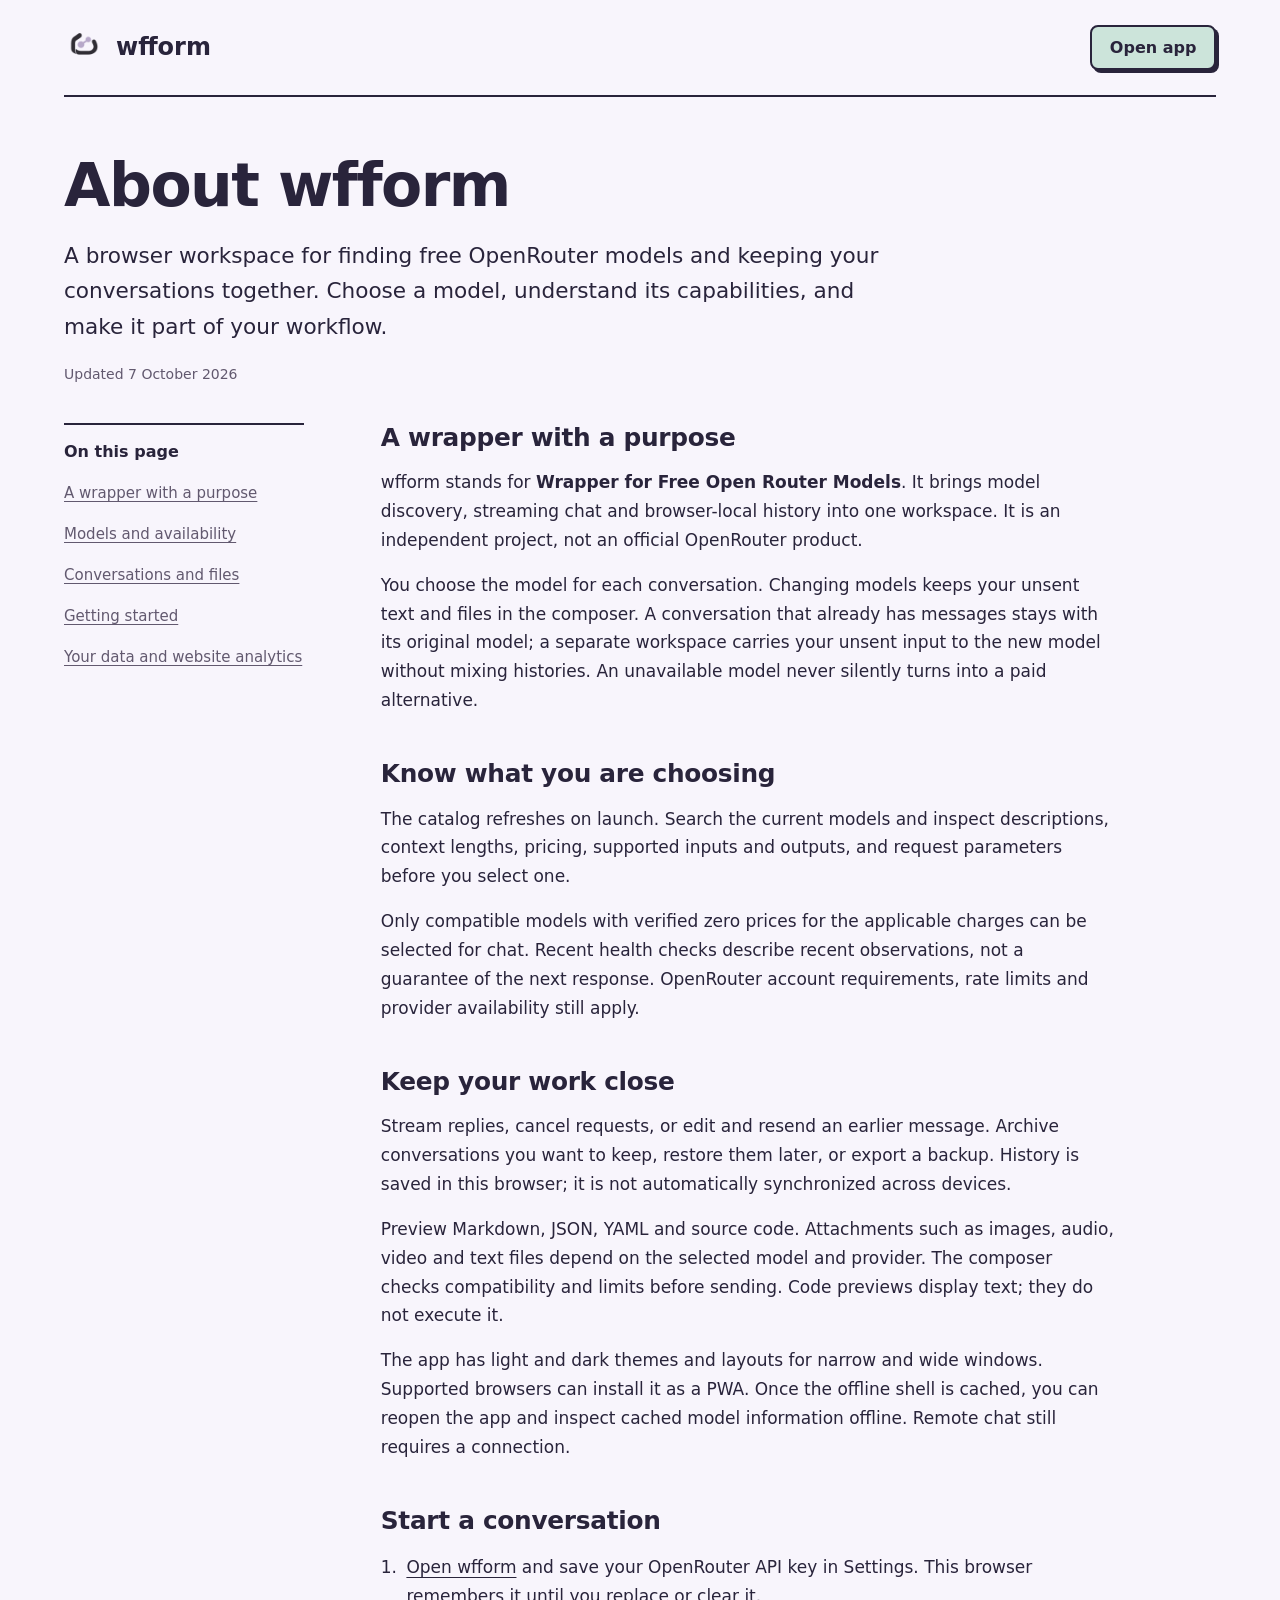
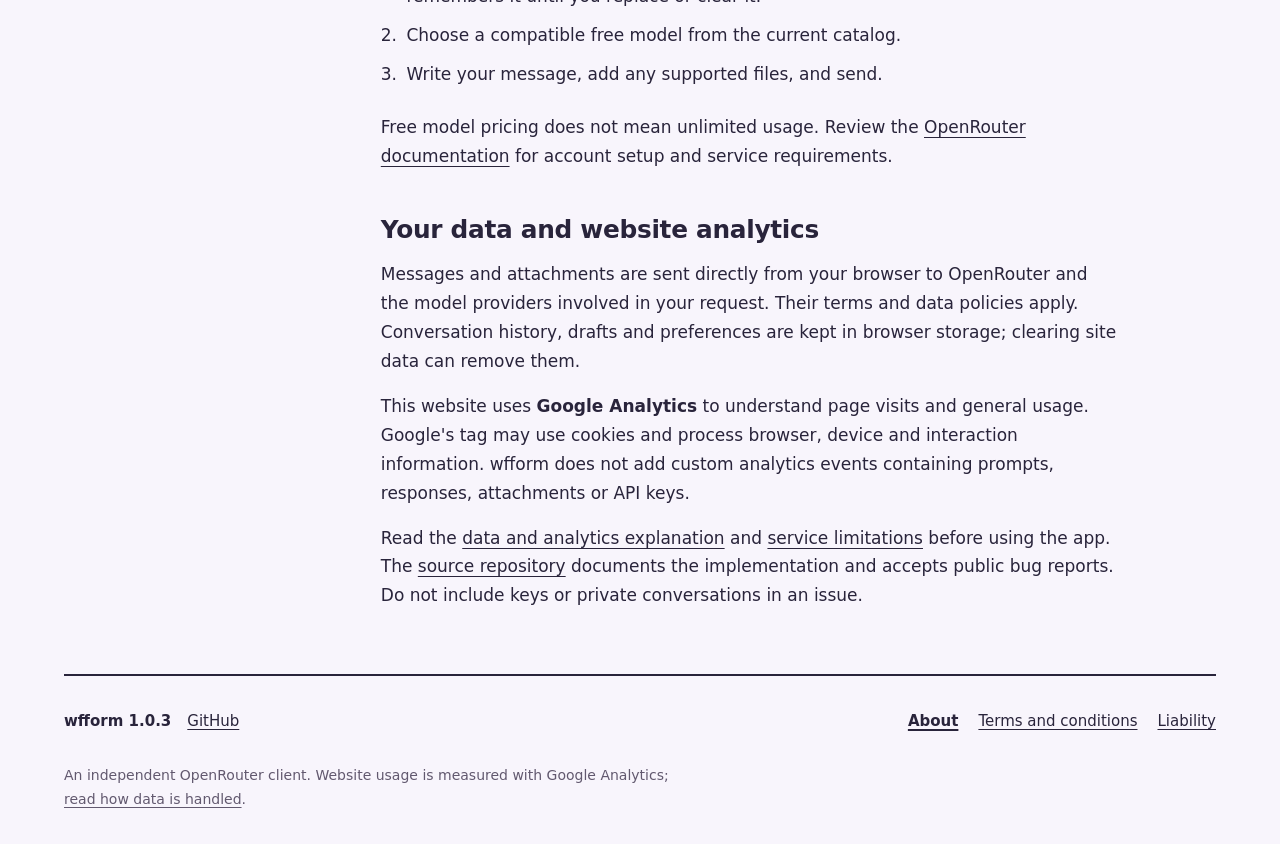
==== commit 89f9a33d: "fix(flutter): keep the package SDK floor and revert the 3.12-only constructor syntax Also includes: " ====
--- a/web/about.html
+++ b/web/about.html
@@ -100,7 +100,7 @@
     <footer class="site-footer">
       <div class="footer-row">
         <div class="footer-origin">
-          <p class="footer-version">wfform <span>1.0.2</span></p>
+          <p class="footer-version">wfform <span>1.0.3</span></p>
           <a class="source-link" href="https://github.com/consciontologic/wfform">GitHub</a>
         </div>
         <nav class="footer-nav" aria-label="Information pages">
